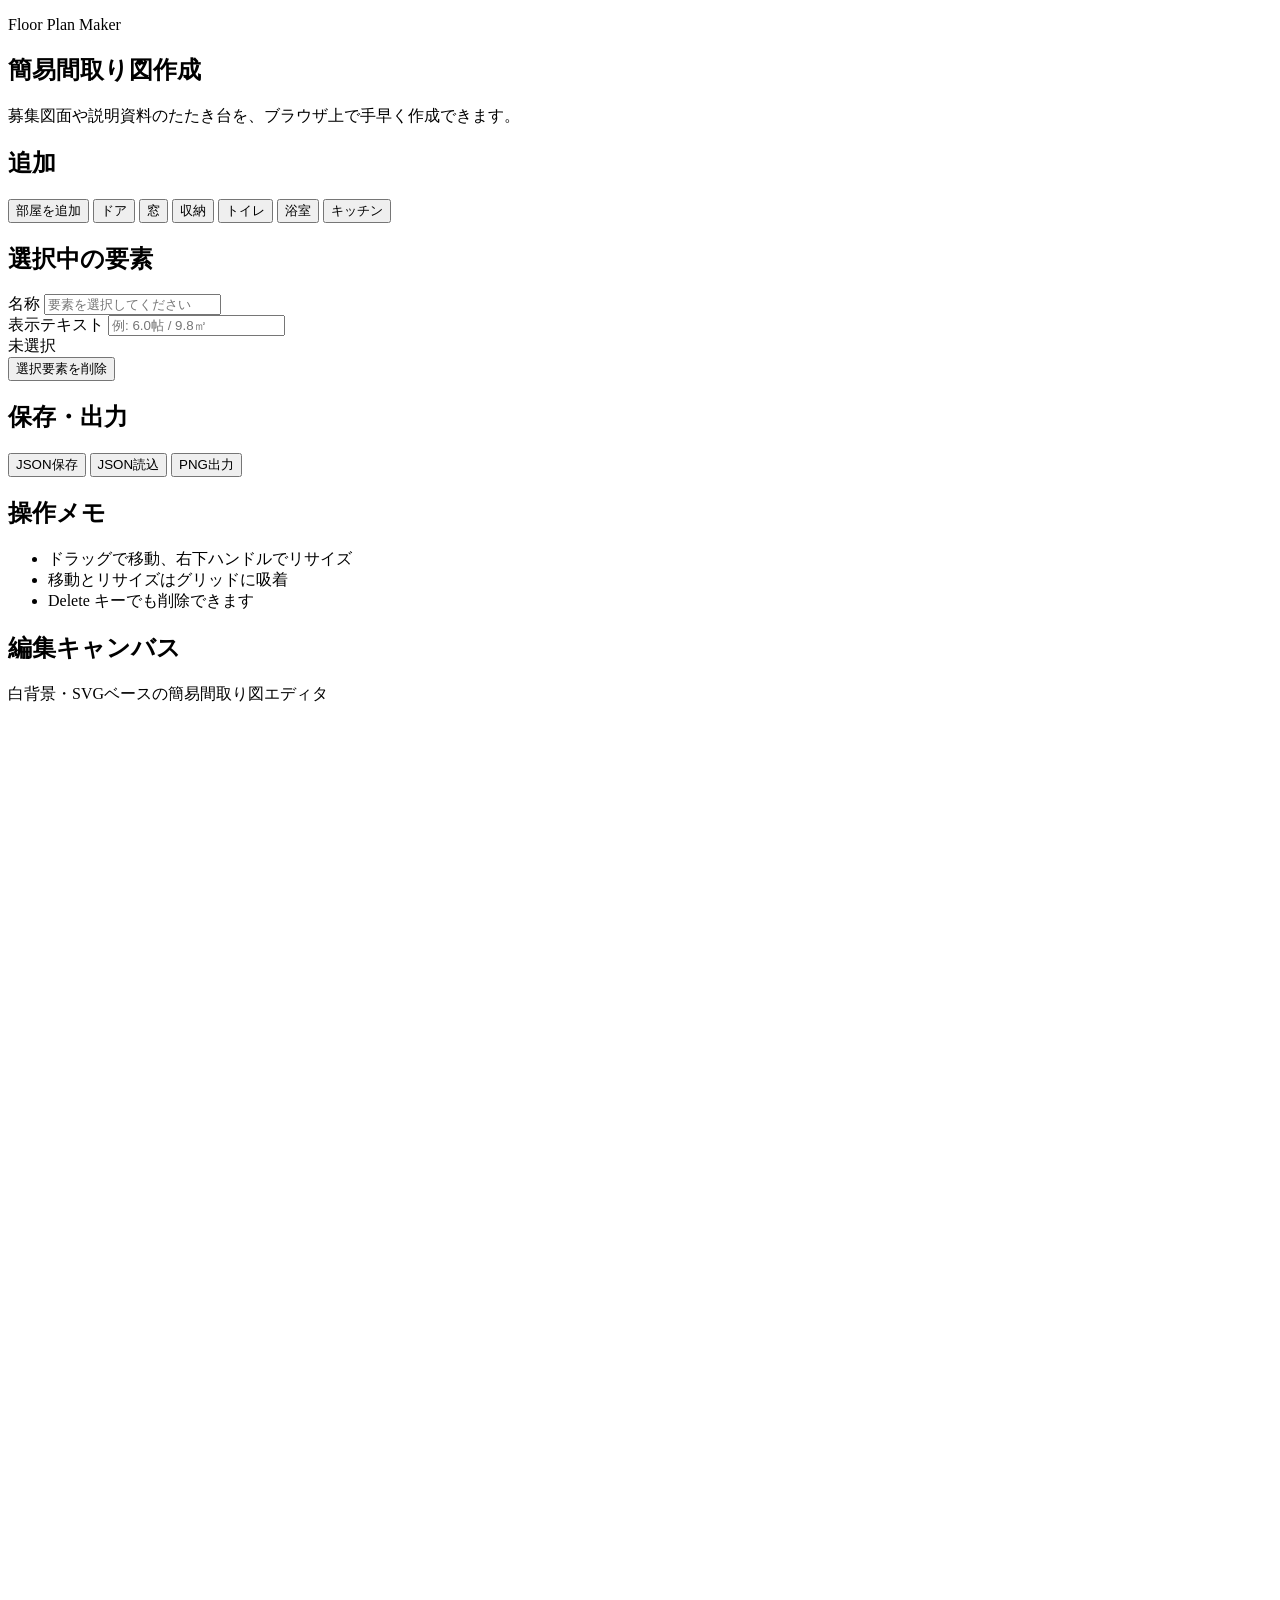
==== floor-plan-maker/index.html @ 88b82b01 "Create index.html" ====
<!DOCTYPE html>
<html lang="ja">
<head>
  <meta charset="UTF-8">
  <meta name="viewport" content="width=device-width, initial-scale=1.0">
  <title>簡易間取り図作成ウェブアプリ</title>
  <link rel="stylesheet" href="style.css">
</head>
<body>
  <div class="app-shell">
    <aside class="sidebar">
      <div>
        <p class="eyebrow">Floor Plan Maker</p>
        <h1>簡易間取り図作成</h1>
        <p class="intro">募集図面や説明資料のたたき台を、ブラウザ上で手早く作成できます。</p>
      </div>

      <section class="panel">
        <h2>追加</h2>
        <div class="tool-grid">
          <button type="button" class="tool-button" data-add-room>部屋を追加</button>
          <button type="button" class="tool-button" data-add-part="door">ドア</button>
          <button type="button" class="tool-button" data-add-part="window">窓</button>
          <button type="button" class="tool-button" data-add-part="storage">収納</button>
          <button type="button" class="tool-button" data-add-part="toilet">トイレ</button>
          <button type="button" class="tool-button" data-add-part="bathroom">浴室</button>
          <button type="button" class="tool-button" data-add-part="kitchen">キッチン</button>
        </div>
      </section>

      <section class="panel">
        <h2>選択中の要素</h2>
        <div class="field-group">
          <label for="element-name">名称</label>
          <input id="element-name" type="text" placeholder="要素を選択してください">
        </div>
        <div class="field-group">
          <label for="element-subtext">表示テキスト</label>
          <input id="element-subtext" type="text" placeholder="例: 6.0帖 / 9.8㎡">
        </div>
        <div class="selection-meta" id="selection-meta">未選択</div>
        <button type="button" class="danger-button" id="delete-button">選択要素を削除</button>
      </section>

      <section class="panel">
        <h2>保存・出力</h2>
        <div class="action-stack">
          <button type="button" class="secondary-button" id="save-button">JSON保存</button>
          <button type="button" class="secondary-button" id="load-button">JSON読込</button>
          <button type="button" class="primary-button" id="export-button">PNG出力</button>
        </div>
        <input id="file-input" type="file" accept="application/json" hidden>
      </section>

      <section class="panel note-panel">
        <h2>操作メモ</h2>
        <ul>
          <li>ドラッグで移動、右下ハンドルでリサイズ</li>
          <li>移動とリサイズはグリッドに吸着</li>
          <li>Delete キーでも削除できます</li>
        </ul>
      </section>
    </aside>

    <main class="workspace">
      <div class="workspace-header">
        <div>
          <h2>編集キャンバス</h2>
          <p>白背景・SVGベースの簡易間取り図エディタ</p>
        </div>
      </div>

      <div class="canvas-wrap">
        <svg id="floorplan-canvas" viewBox="0 0 1200 900" xmlns="http://www.w3.org/2000/svg" aria-label="簡易間取り図キャンバス"></svg>
      </div>
    </main>
  </div>

  <script src="app.js"></script>
</body>
</html>
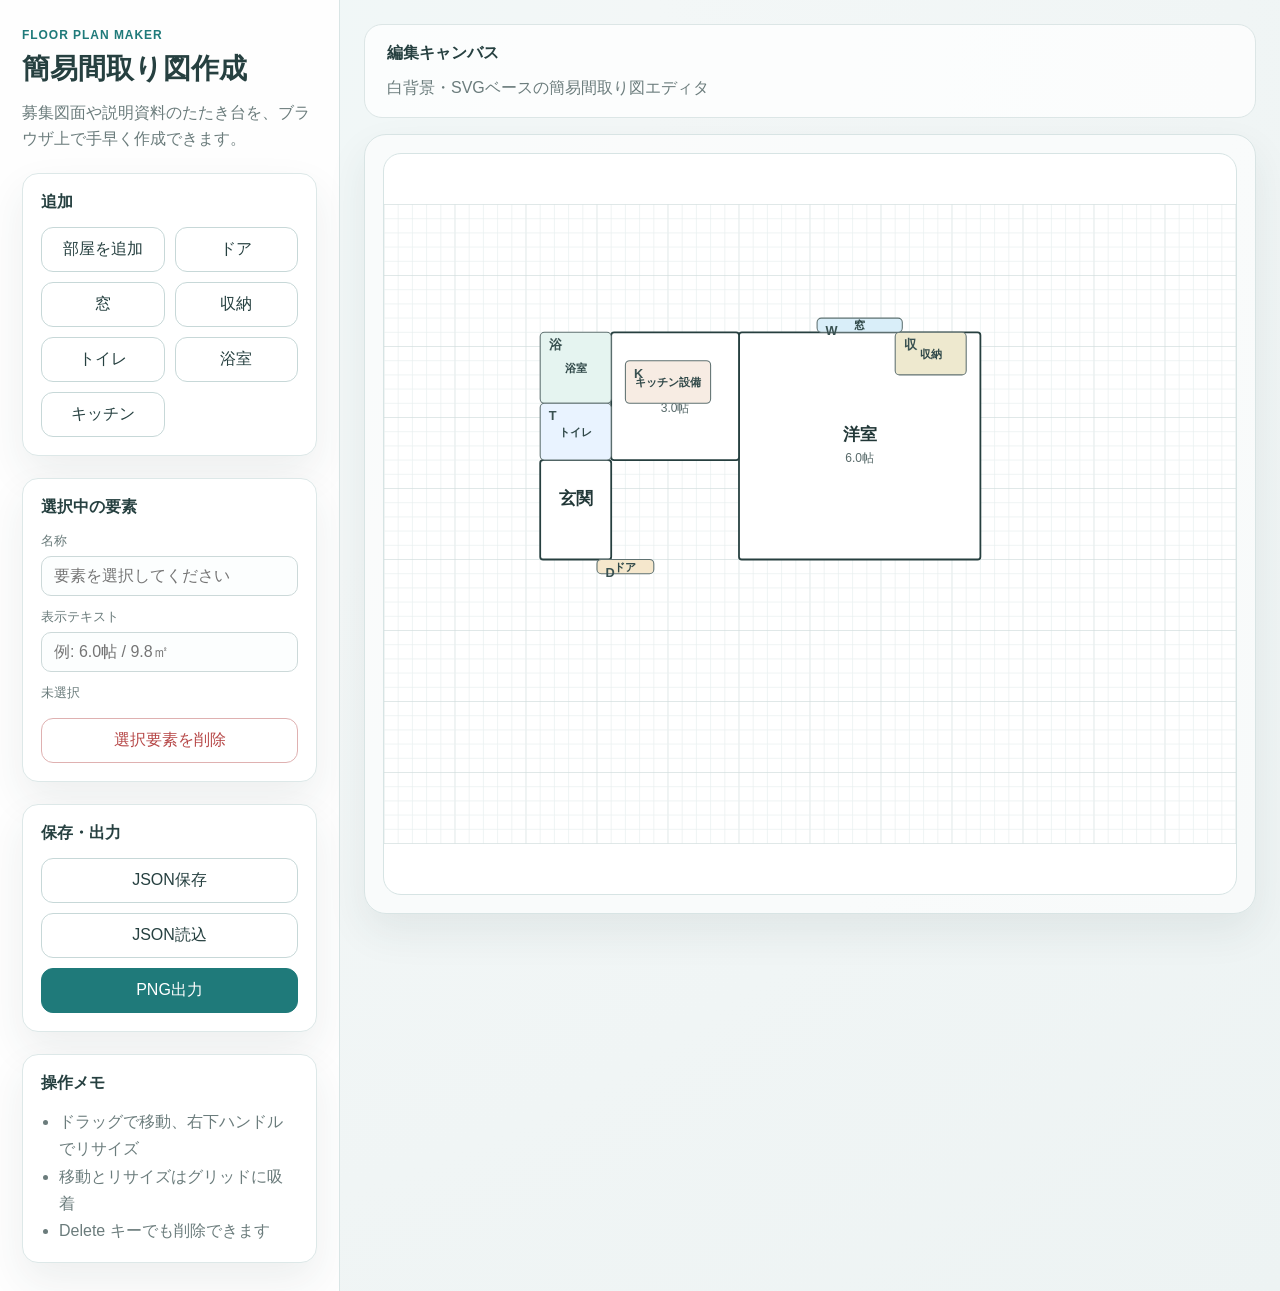
==== commit 47ce3ab2: "Add files via upload" ====
--- a/floor-plan-maker/index.html
+++ b/floor-plan-maker/index.html
@@ -1,4 +1,4 @@
-<!DOCTYPE html>
+﻿<!DOCTYPE html>
 <html lang="ja">
 <head>
   <meta charset="UTF-8">
@@ -78,4 +78,4 @@
 
   <script src="app.js"></script>
 </body>
-</html>
+</html>
--- a/floor-plan-maker/style.css
+++ b/floor-plan-maker/style.css
@@ -0,0 +1,198 @@
+﻿:root {
+  --bg: #f3f7f7;
+  --panel: #ffffff;
+  --line: #264040;
+  --muted: #6b7c7c;
+  --teal: #1f7a7a;
+  --danger: #b64747;
+  --shadow: 0 18px 40px rgba(38, 64, 64, 0.08);
+}
+
+* {
+  box-sizing: border-box;
+}
+
+body {
+  margin: 0;
+  font-family: "Hiragino Sans", "Yu Gothic UI", "Meiryo", sans-serif;
+  background:
+    radial-gradient(circle at top left, #eef7f7 0, #f3f7f7 36%, #edf3f3 100%);
+  color: var(--line);
+}
+
+button,
+input {
+  font: inherit;
+}
+
+.app-shell {
+  display: grid;
+  grid-template-columns: 340px 1fr;
+  min-height: 100vh;
+}
+
+.sidebar {
+  padding: 28px 22px;
+  background: rgba(255, 255, 255, 0.92);
+  border-right: 1px solid #d9e5e5;
+  overflow-y: auto;
+}
+
+.eyebrow {
+  margin: 0 0 8px;
+  color: var(--teal);
+  font-size: 12px;
+  font-weight: 700;
+  letter-spacing: 0.08em;
+  text-transform: uppercase;
+}
+
+h1 {
+  margin: 0;
+  font-size: 28px;
+}
+
+.intro {
+  margin: 12px 0 0;
+  color: var(--muted);
+  line-height: 1.6;
+}
+
+.panel {
+  margin-top: 22px;
+  padding: 18px;
+  background: var(--panel);
+  border: 1px solid #dde8e8;
+  border-radius: 16px;
+  box-shadow: var(--shadow);
+}
+
+.panel h2,
+.workspace-header h2 {
+  margin: 0 0 14px;
+  font-size: 16px;
+}
+
+.tool-grid {
+  display: grid;
+  grid-template-columns: repeat(2, minmax(0, 1fr));
+  gap: 10px;
+}
+
+.tool-button,
+.primary-button,
+.secondary-button,
+.danger-button {
+  width: 100%;
+  padding: 11px 12px;
+  border-radius: 12px;
+  border: 1px solid #c7d8d8;
+  background: #fff;
+  color: var(--line);
+  cursor: pointer;
+  transition: transform 0.15s ease, border-color 0.15s ease, background 0.15s ease;
+}
+
+.tool-button:hover,
+.primary-button:hover,
+.secondary-button:hover,
+.danger-button:hover {
+  transform: translateY(-1px);
+}
+
+.tool-button:hover,
+.secondary-button:hover {
+  border-color: #9abcbc;
+  background: #f8fbfb;
+}
+
+.primary-button {
+  border-color: var(--teal);
+  background: var(--teal);
+  color: #fff;
+}
+
+.danger-button {
+  border-color: #dfb1b1;
+  color: var(--danger);
+}
+
+.field-group {
+  margin-bottom: 12px;
+}
+
+.field-group label {
+  display: block;
+  margin-bottom: 6px;
+  font-size: 13px;
+  color: var(--muted);
+}
+
+.field-group input {
+  width: 100%;
+  padding: 10px 12px;
+  border-radius: 10px;
+  border: 1px solid #ccd9d9;
+  background: #fcfefe;
+}
+
+.selection-meta {
+  margin: 6px 0 14px;
+  min-height: 20px;
+  font-size: 13px;
+  color: var(--muted);
+}
+
+.action-stack {
+  display: grid;
+  gap: 10px;
+}
+
+.note-panel ul {
+  margin: 0;
+  padding-left: 18px;
+  color: var(--muted);
+  line-height: 1.7;
+}
+
+.workspace {
+  padding: 24px;
+}
+
+.workspace-header {
+  margin-bottom: 16px;
+  padding: 18px 22px;
+  background: rgba(255, 255, 255, 0.75);
+  border: 1px solid #dce6e6;
+  border-radius: 18px;
+}
+
+.workspace-header p {
+  margin: 0;
+  color: var(--muted);
+}
+
+.canvas-wrap {
+  height: calc(100vh - 120px);
+  min-height: 760px;
+  padding: 18px;
+  background: rgba(255, 255, 255, 0.6);
+  border: 1px solid #d8e4e4;
+  border-radius: 22px;
+  box-shadow: var(--shadow);
+}
+
+#floorplan-canvas {
+  width: 100%;
+  height: 100%;
+  display: block;
+  background: #ffffff;
+  border: 1px solid #d7e4e4;
+  border-radius: 18px;
+}
+
+@media (max-width: 1080px) {
+  .app-shell {
+    grid-template-columns: 300px 1fr;
+  }
+}
